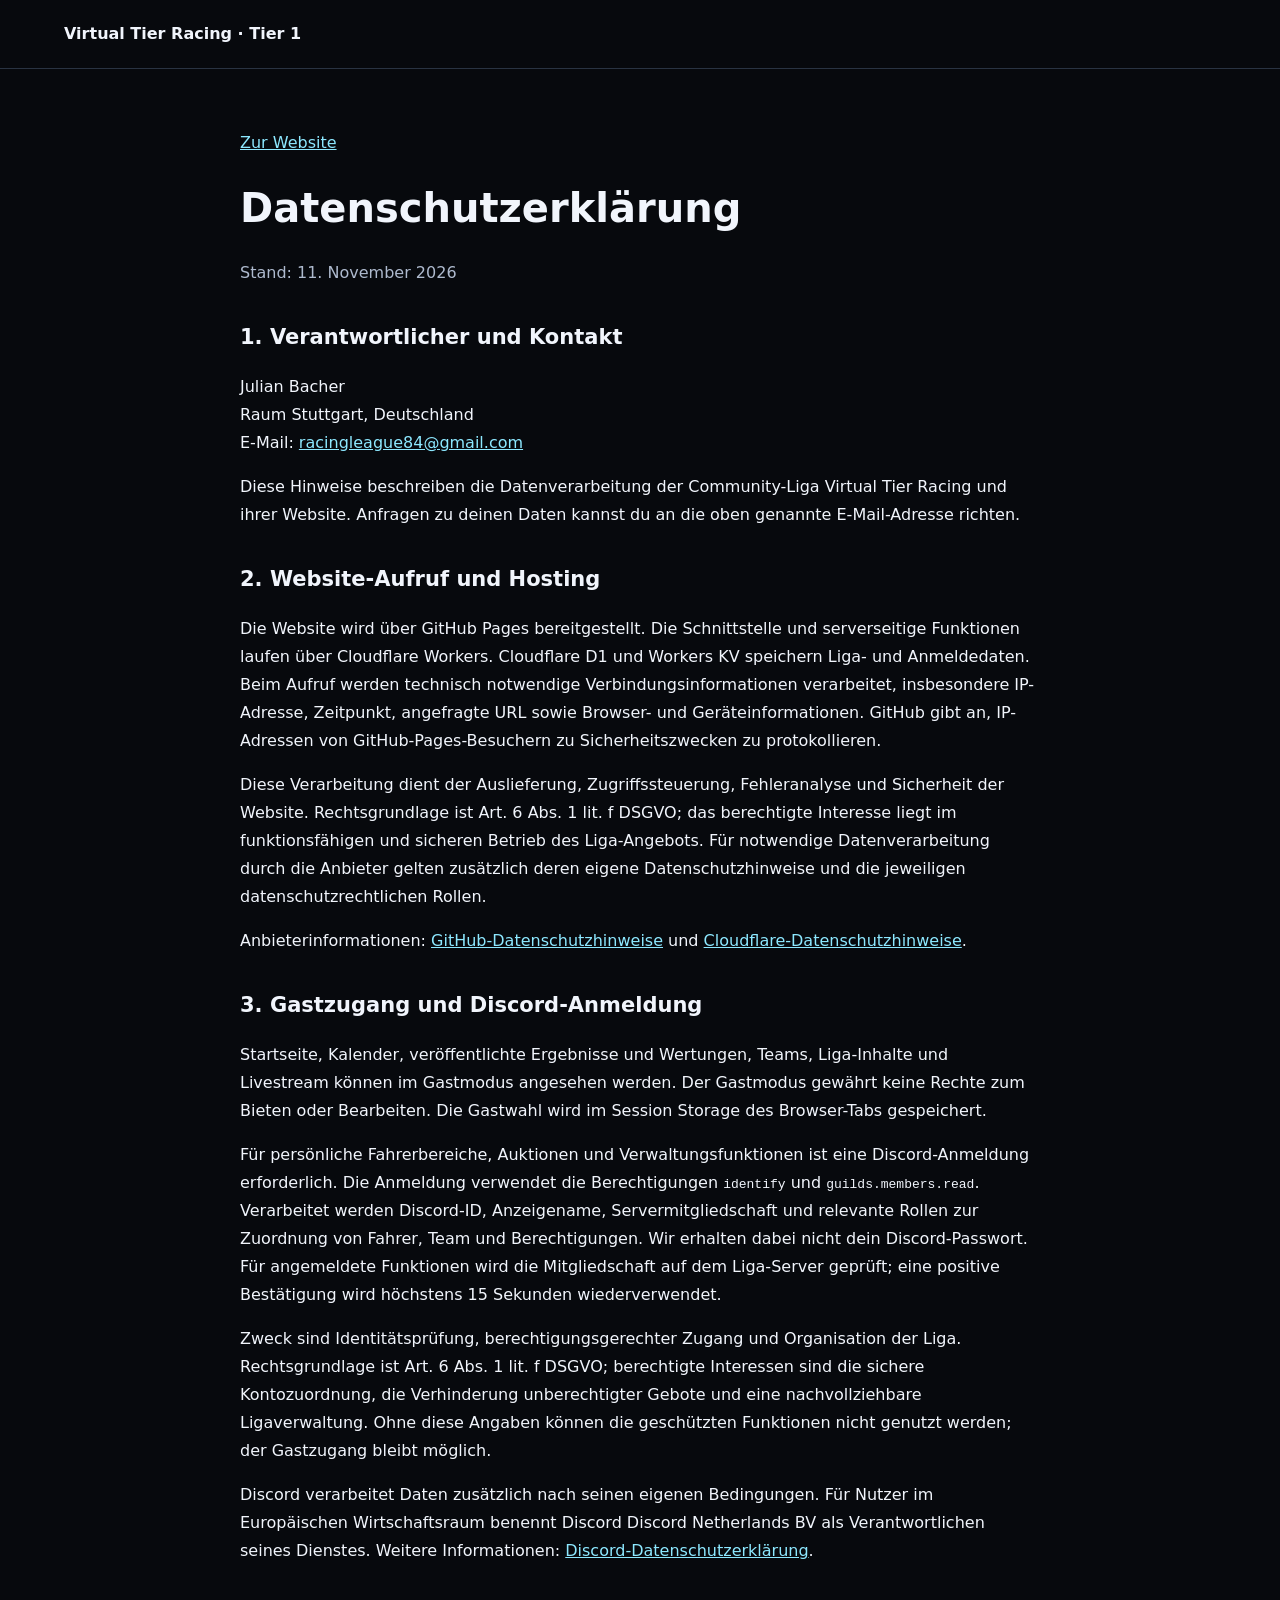
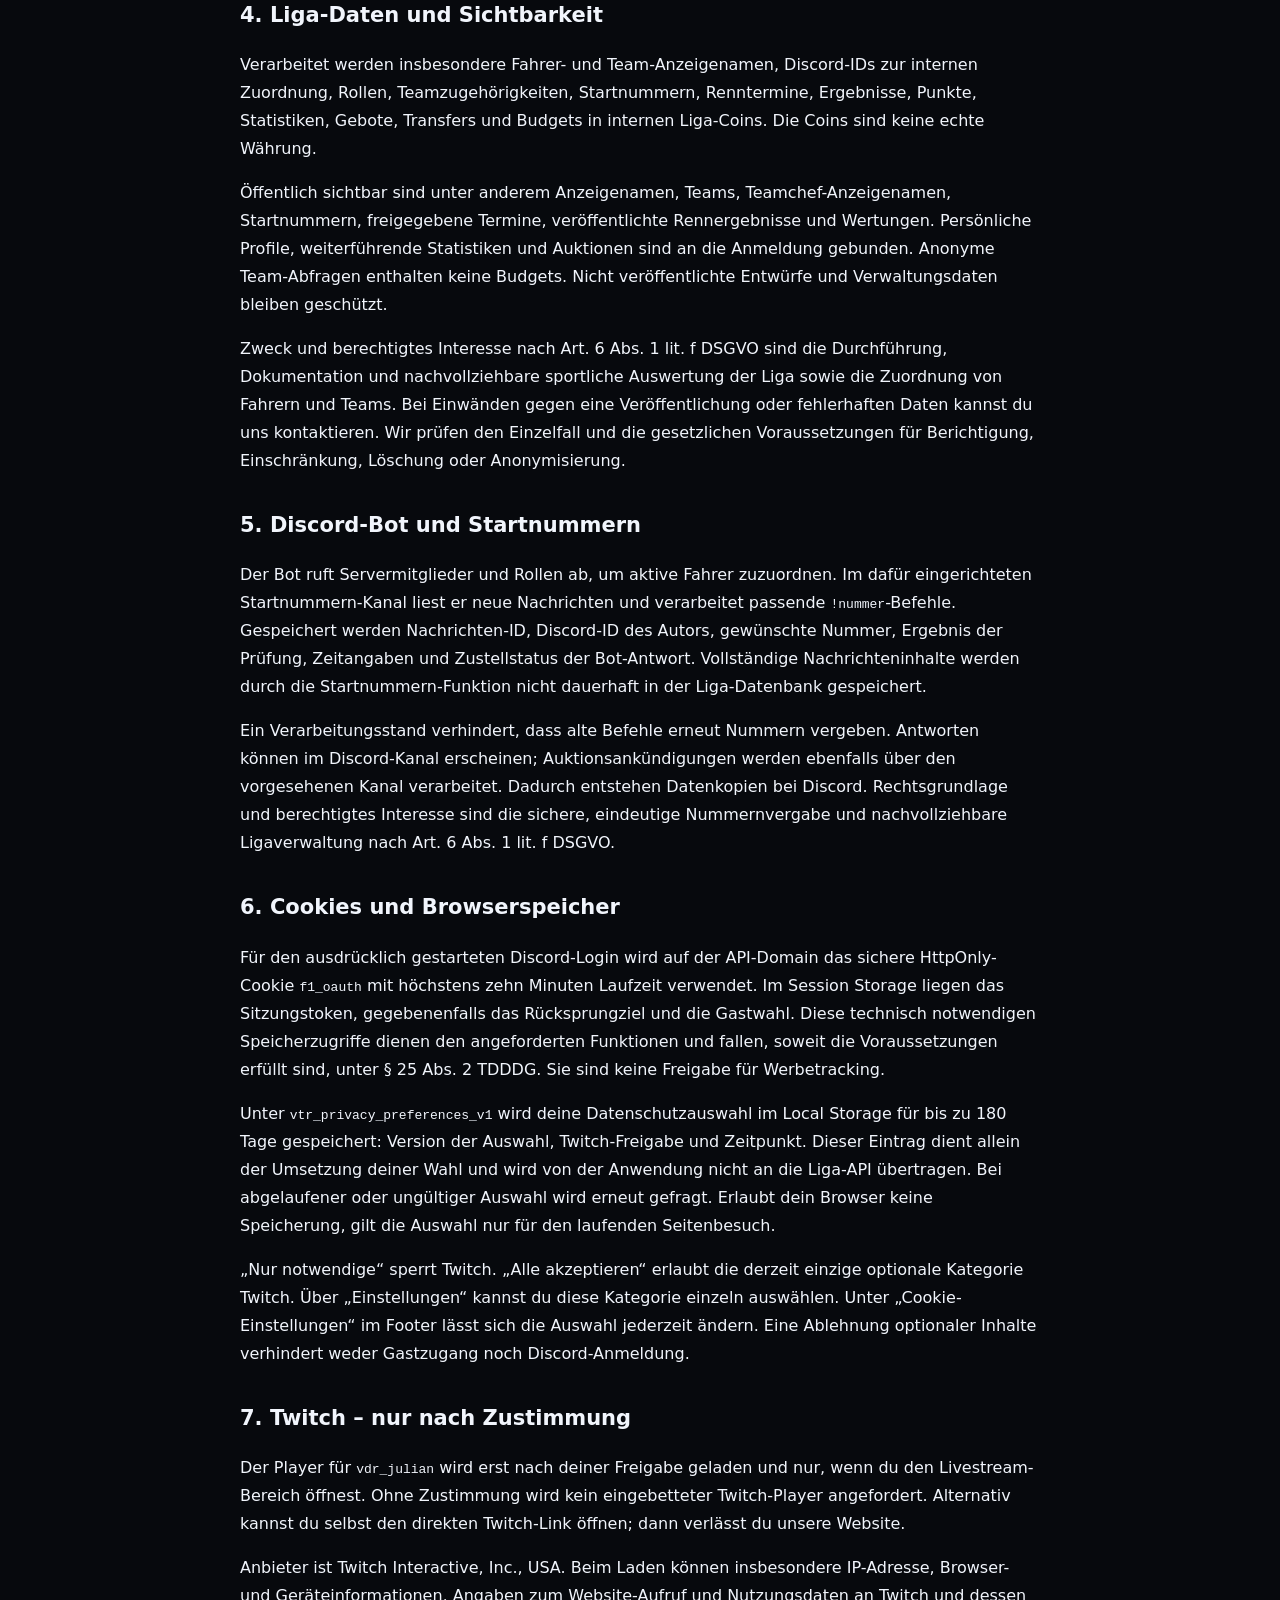
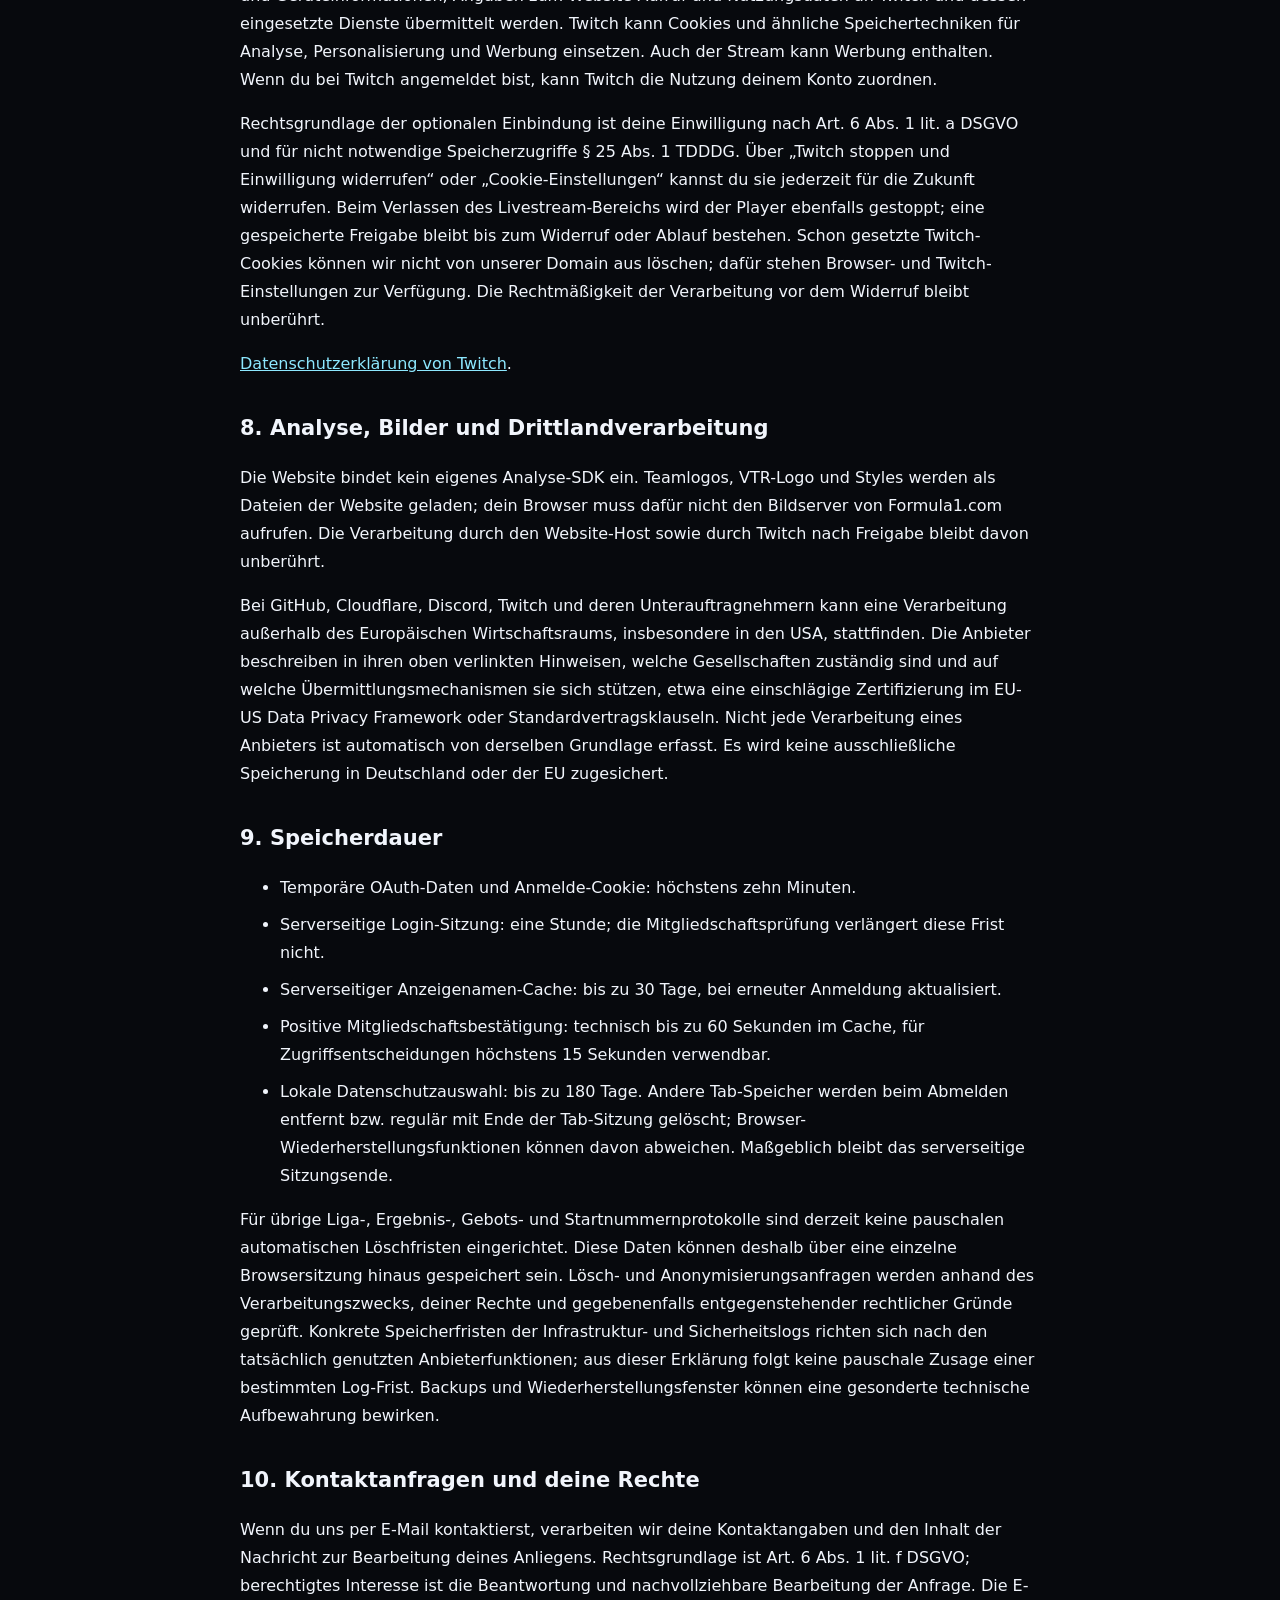
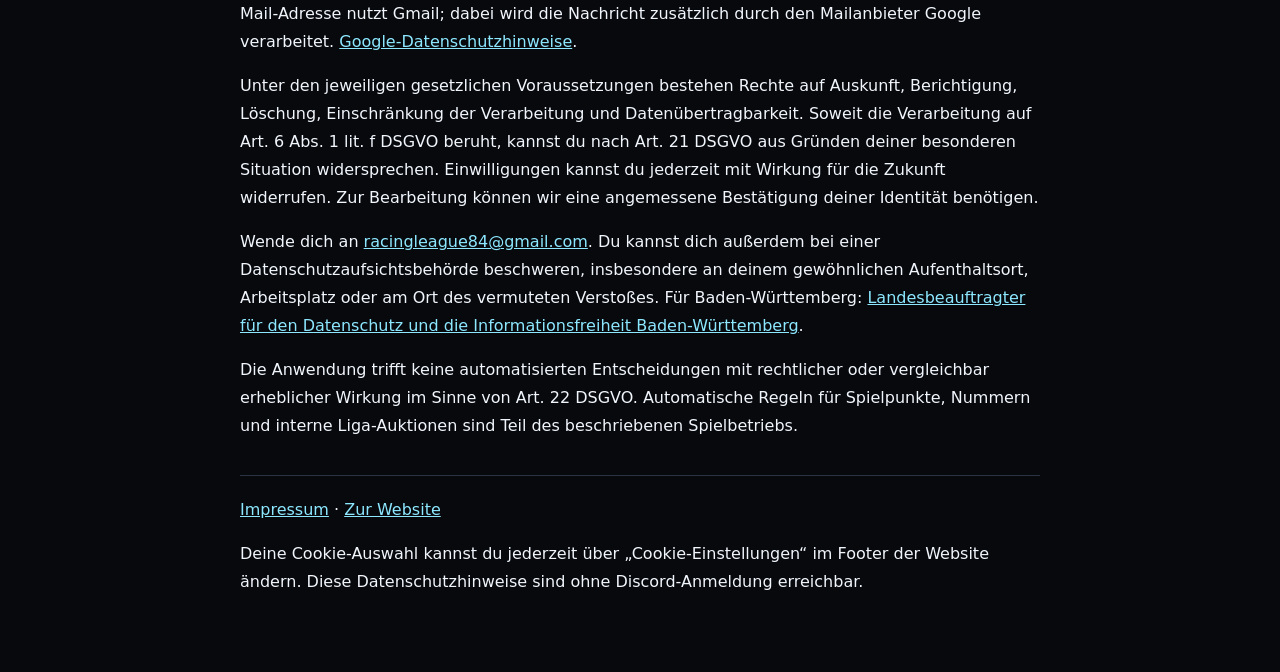
==== datenschutz.html @ 5396e157 "Publish factual privacy information with accessible footer and consent-banner links" ====
<!doctype html>
<html lang="de"><head><meta charset="utf-8"><meta name="viewport" content="width=device-width,initial-scale=1"><meta name="theme-color" content="#07090d"><title>Datenschutzerklärung | Virtual Tier Racing</title><link rel="icon" href="assets/vtr-logo.jpg" type="image/jpeg"><style>:root{color-scheme:dark;font-family:system-ui,-apple-system,Arial,sans-serif;background:#07090d;color:#f1f5fc}*{box-sizing:border-box}body{margin:0;line-height:1.75}header{padding:20px 5%;border-bottom:1px solid #293342;font-weight:700}main{max-width:850px;margin:35px auto;padding:25px}h1{font-size:clamp(28px,5vw,40px);line-height:1.2}h2{font-size:21px;margin-top:32px}a{color:#8de8ff;overflow-wrap:anywhere}address{font-style:normal}.muted{color:#aebace}li{margin:9px 0}code{overflow-wrap:anywhere}footer{margin-top:35px;border-top:1px solid #293342;padding-top:20px}a:focus-visible{outline:2px solid #21d4f4;outline-offset:4px}@media(max-width:500px){main{padding:20px;margin:20px auto}}</style></head>
<body><header>Virtual Tier Racing · Tier 1</header><main><a href="./">Zur Website</a><h1>Datenschutzerklärung</h1><p class="muted">Stand: 11. November 2026</p>
<h2>1. Verantwortlicher und Kontakt</h2>
<address>Julian Bacher<br>Raum Stuttgart, Deutschland<br>E-Mail: <a href="mailto:racingleague84@gmail.com">racingleague84@gmail.com</a></address>
<p>Diese Hinweise beschreiben die Datenverarbeitung der Community-Liga Virtual Tier Racing und ihrer Website. Anfragen zu deinen Daten kannst du an die oben genannte E-Mail-Adresse richten.</p>
<h2>2. Website-Aufruf und Hosting</h2>
<p>Die Website wird über GitHub Pages bereitgestellt. Die Schnittstelle und serverseitige Funktionen laufen über Cloudflare Workers. Cloudflare D1 und Workers KV speichern Liga- und Anmeldedaten. Beim Aufruf werden technisch notwendige Verbindungsinformationen verarbeitet, insbesondere IP-Adresse, Zeitpunkt, angefragte URL sowie Browser- und Geräteinformationen. GitHub gibt an, IP-Adressen von GitHub-Pages-Besuchern zu Sicherheitszwecken zu protokollieren.</p>
<p>Diese Verarbeitung dient der Auslieferung, Zugriffssteuerung, Fehleranalyse und Sicherheit der Website. Rechtsgrundlage ist Art. 6 Abs. 1 lit. f DSGVO; das berechtigte Interesse liegt im funktionsfähigen und sicheren Betrieb des Liga-Angebots. Für notwendige Datenverarbeitung durch die Anbieter gelten zusätzlich deren eigene Datenschutzhinweise und die jeweiligen datenschutzrechtlichen Rollen.</p>
<p>Anbieterinformationen: <a href="https://docs.github.com/en/site-policy/privacy-policies/github-general-privacy-statement" target="_blank" rel="noopener noreferrer">GitHub-Datenschutzhinweise</a> und <a href="https://www.cloudflare.com/privacypolicy/" target="_blank" rel="noopener noreferrer">Cloudflare-Datenschutzhinweise</a>.</p>
<h2>3. Gastzugang und Discord-Anmeldung</h2>
<p>Startseite, Kalender, veröffentlichte Ergebnisse und Wertungen, Teams, Liga-Inhalte und Livestream können im Gastmodus angesehen werden. Der Gastmodus gewährt keine Rechte zum Bieten oder Bearbeiten. Die Gastwahl wird im Session Storage des Browser-Tabs gespeichert.</p>
<p>Für persönliche Fahrerbereiche, Auktionen und Verwaltungsfunktionen ist eine Discord-Anmeldung erforderlich. Die Anmeldung verwendet die Berechtigungen <code>identify</code> und <code>guilds.members.read</code>. Verarbeitet werden Discord-ID, Anzeigename, Servermitgliedschaft und relevante Rollen zur Zuordnung von Fahrer, Team und Berechtigungen. Wir erhalten dabei nicht dein Discord-Passwort. Für angemeldete Funktionen wird die Mitgliedschaft auf dem Liga-Server geprüft; eine positive Bestätigung wird höchstens 15 Sekunden wiederverwendet.</p>
<p>Zweck sind Identitätsprüfung, berechtigungsgerechter Zugang und Organisation der Liga. Rechtsgrundlage ist Art. 6 Abs. 1 lit. f DSGVO; berechtigte Interessen sind die sichere Kontozuordnung, die Verhinderung unberechtigter Gebote und eine nachvollziehbare Ligaverwaltung. Ohne diese Angaben können die geschützten Funktionen nicht genutzt werden; der Gastzugang bleibt möglich.</p>
<p>Discord verarbeitet Daten zusätzlich nach seinen eigenen Bedingungen. Für Nutzer im Europäischen Wirtschaftsraum benennt Discord Discord Netherlands BV als Verantwortlichen seines Dienstes. Weitere Informationen: <a href="https://discord.com/privacy" target="_blank" rel="noopener noreferrer">Discord-Datenschutzerklärung</a>.</p>
<h2>4. Liga-Daten und Sichtbarkeit</h2>
<p>Verarbeitet werden insbesondere Fahrer- und Team-Anzeigenamen, Discord-IDs zur internen Zuordnung, Rollen, Teamzugehörigkeiten, Startnummern, Renntermine, Ergebnisse, Punkte, Statistiken, Gebote, Transfers und Budgets in internen Liga-Coins. Die Coins sind keine echte Währung.</p>
<p>Öffentlich sichtbar sind unter anderem Anzeigenamen, Teams, Teamchef-Anzeigenamen, Startnummern, freigegebene Termine, veröffentlichte Rennergebnisse und Wertungen. Persönliche Profile, weiterführende Statistiken und Auktionen sind an die Anmeldung gebunden. Anonyme Team-Abfragen enthalten keine Budgets. Nicht veröffentlichte Entwürfe und Verwaltungsdaten bleiben geschützt.</p>
<p>Zweck und berechtigtes Interesse nach Art. 6 Abs. 1 lit. f DSGVO sind die Durchführung, Dokumentation und nachvollziehbare sportliche Auswertung der Liga sowie die Zuordnung von Fahrern und Teams. Bei Einwänden gegen eine Veröffentlichung oder fehlerhaften Daten kannst du uns kontaktieren. Wir prüfen den Einzelfall und die gesetzlichen Voraussetzungen für Berichtigung, Einschränkung, Löschung oder Anonymisierung.</p>
<h2>5. Discord-Bot und Startnummern</h2>
<p>Der Bot ruft Servermitglieder und Rollen ab, um aktive Fahrer zuzuordnen. Im dafür eingerichteten Startnummern-Kanal liest er neue Nachrichten und verarbeitet passende <code>!nummer</code>-Befehle. Gespeichert werden Nachrichten-ID, Discord-ID des Autors, gewünschte Nummer, Ergebnis der Prüfung, Zeitangaben und Zustellstatus der Bot-Antwort. Vollständige Nachrichteninhalte werden durch die Startnummern-Funktion nicht dauerhaft in der Liga-Datenbank gespeichert.</p>
<p>Ein Verarbeitungsstand verhindert, dass alte Befehle erneut Nummern vergeben. Antworten können im Discord-Kanal erscheinen; Auktionsankündigungen werden ebenfalls über den vorgesehenen Kanal verarbeitet. Dadurch entstehen Datenkopien bei Discord. Rechtsgrundlage und berechtigtes Interesse sind die sichere, eindeutige Nummernvergabe und nachvollziehbare Ligaverwaltung nach Art. 6 Abs. 1 lit. f DSGVO.</p>
<h2>6. Cookies und Browserspeicher</h2>
<p>Für den ausdrücklich gestarteten Discord-Login wird auf der API-Domain das sichere HttpOnly-Cookie <code>f1_oauth</code> mit höchstens zehn Minuten Laufzeit verwendet. Im Session Storage liegen das Sitzungstoken, gegebenenfalls das Rücksprungziel und die Gastwahl. Diese technisch notwendigen Speicherzugriffe dienen den angeforderten Funktionen und fallen, soweit die Voraussetzungen erfüllt sind, unter § 25 Abs. 2 TDDDG. Sie sind keine Freigabe für Werbetracking.</p>
<p>Unter <code>vtr_privacy_preferences_v1</code> wird deine Datenschutzauswahl im Local Storage für bis zu 180 Tage gespeichert: Version der Auswahl, Twitch-Freigabe und Zeitpunkt. Dieser Eintrag dient allein der Umsetzung deiner Wahl und wird von der Anwendung nicht an die Liga-API übertragen. Bei abgelaufener oder ungültiger Auswahl wird erneut gefragt. Erlaubt dein Browser keine Speicherung, gilt die Auswahl nur für den laufenden Seitenbesuch.</p>
<p>„Nur notwendige“ sperrt Twitch. „Alle akzeptieren“ erlaubt die derzeit einzige optionale Kategorie Twitch. Über „Einstellungen“ kannst du diese Kategorie einzeln auswählen. Unter „Cookie-Einstellungen“ im Footer lässt sich die Auswahl jederzeit ändern. Eine Ablehnung optionaler Inhalte verhindert weder Gastzugang noch Discord-Anmeldung.</p>
<h2>7. Twitch – nur nach Zustimmung</h2>
<p>Der Player für <code>vdr_julian</code> wird erst nach deiner Freigabe geladen und nur, wenn du den Livestream-Bereich öffnest. Ohne Zustimmung wird kein eingebetteter Twitch-Player angefordert. Alternativ kannst du selbst den direkten Twitch-Link öffnen; dann verlässt du unsere Website.</p>
<p>Anbieter ist Twitch Interactive, Inc., USA. Beim Laden können insbesondere IP-Adresse, Browser- und Geräteinformationen, Angaben zum Website-Aufruf und Nutzungsdaten an Twitch und dessen eingesetzte Dienste übermittelt werden. Twitch kann Cookies und ähnliche Speichertechniken für Analyse, Personalisierung und Werbung einsetzen. Auch der Stream kann Werbung enthalten. Wenn du bei Twitch angemeldet bist, kann Twitch die Nutzung deinem Konto zuordnen.</p>
<p>Rechtsgrundlage der optionalen Einbindung ist deine Einwilligung nach Art. 6 Abs. 1 lit. a DSGVO und für nicht notwendige Speicherzugriffe § 25 Abs. 1 TDDDG. Über „Twitch stoppen und Einwilligung widerrufen“ oder „Cookie-Einstellungen“ kannst du sie jederzeit für die Zukunft widerrufen. Beim Verlassen des Livestream-Bereichs wird der Player ebenfalls gestoppt; eine gespeicherte Freigabe bleibt bis zum Widerruf oder Ablauf bestehen. Schon gesetzte Twitch-Cookies können wir nicht von unserer Domain aus löschen; dafür stehen Browser- und Twitch-Einstellungen zur Verfügung. Die Rechtmäßigkeit der Verarbeitung vor dem Widerruf bleibt unberührt.</p>
<p><a href="https://legal.twitch.com/de-de/legal/privacy-notice/" target="_blank" rel="noopener noreferrer">Datenschutzerklärung von Twitch</a>.</p>
<h2>8. Analyse, Bilder und Drittlandverarbeitung</h2>
<p>Die Website bindet kein eigenes Analyse-SDK ein. Teamlogos, VTR-Logo und Styles werden als Dateien der Website geladen; dein Browser muss dafür nicht den Bildserver von Formula1.com aufrufen. Die Verarbeitung durch den Website-Host sowie durch Twitch nach Freigabe bleibt davon unberührt.</p>
<p>Bei GitHub, Cloudflare, Discord, Twitch und deren Unterauftragnehmern kann eine Verarbeitung außerhalb des Europäischen Wirtschaftsraums, insbesondere in den USA, stattfinden. Die Anbieter beschreiben in ihren oben verlinkten Hinweisen, welche Gesellschaften zuständig sind und auf welche Übermittlungsmechanismen sie sich stützen, etwa eine einschlägige Zertifizierung im EU-US Data Privacy Framework oder Standardvertragsklauseln. Nicht jede Verarbeitung eines Anbieters ist automatisch von derselben Grundlage erfasst. Es wird keine ausschließliche Speicherung in Deutschland oder der EU zugesichert.</p>
<h2>9. Speicherdauer</h2>
<ul><li>Temporäre OAuth-Daten und Anmelde-Cookie: höchstens zehn Minuten.</li><li>Serverseitige Login-Sitzung: eine Stunde; die Mitgliedschaftsprüfung verlängert diese Frist nicht.</li><li>Serverseitiger Anzeigenamen-Cache: bis zu 30 Tage, bei erneuter Anmeldung aktualisiert.</li><li>Positive Mitgliedschaftsbestätigung: technisch bis zu 60 Sekunden im Cache, für Zugriffsentscheidungen höchstens 15 Sekunden verwendbar.</li><li>Lokale Datenschutzauswahl: bis zu 180 Tage. Andere Tab-Speicher werden beim Abmelden entfernt bzw. regulär mit Ende der Tab-Sitzung gelöscht; Browser-Wiederherstellungsfunktionen können davon abweichen. Maßgeblich bleibt das serverseitige Sitzungsende.</li></ul>
<p>Für übrige Liga-, Ergebnis-, Gebots- und Startnummernprotokolle sind derzeit keine pauschalen automatischen Löschfristen eingerichtet. Diese Daten können deshalb über eine einzelne Browsersitzung hinaus gespeichert sein. Lösch- und Anonymisierungsanfragen werden anhand des Verarbeitungszwecks, deiner Rechte und gegebenenfalls entgegenstehender rechtlicher Gründe geprüft. Konkrete Speicherfristen der Infrastruktur- und Sicherheitslogs richten sich nach den tatsächlich genutzten Anbieterfunktionen; aus dieser Erklärung folgt keine pauschale Zusage einer bestimmten Log-Frist. Backups und Wiederherstellungsfenster können eine gesonderte technische Aufbewahrung bewirken.</p>
<h2>10. Kontaktanfragen und deine Rechte</h2>
<p>Wenn du uns per E-Mail kontaktierst, verarbeiten wir deine Kontaktangaben und den Inhalt der Nachricht zur Bearbeitung deines Anliegens. Rechtsgrundlage ist Art. 6 Abs. 1 lit. f DSGVO; berechtigtes Interesse ist die Beantwortung und nachvollziehbare Bearbeitung der Anfrage. Die E-Mail-Adresse nutzt Gmail; dabei wird die Nachricht zusätzlich durch den Mailanbieter Google verarbeitet. <a href="https://policies.google.com/privacy?hl=de" target="_blank" rel="noopener noreferrer">Google-Datenschutzhinweise</a>.</p>
<p>Unter den jeweiligen gesetzlichen Voraussetzungen bestehen Rechte auf Auskunft, Berichtigung, Löschung, Einschränkung der Verarbeitung und Datenübertragbarkeit. Soweit die Verarbeitung auf Art. 6 Abs. 1 lit. f DSGVO beruht, kannst du nach Art. 21 DSGVO aus Gründen deiner besonderen Situation widersprechen. Einwilligungen kannst du jederzeit mit Wirkung für die Zukunft widerrufen. Zur Bearbeitung können wir eine angemessene Bestätigung deiner Identität benötigen.</p>
<p>Wende dich an <a href="mailto:racingleague84@gmail.com">racingleague84@gmail.com</a>. Du kannst dich außerdem bei einer Datenschutzaufsichtsbehörde beschweren, insbesondere an deinem gewöhnlichen Aufenthaltsort, Arbeitsplatz oder am Ort des vermuteten Verstoßes. Für Baden-Württemberg: <a href="https://www.baden-wuerttemberg.datenschutz.de/" target="_blank" rel="noopener noreferrer">Landesbeauftragter für den Datenschutz und die Informationsfreiheit Baden-Württemberg</a>.</p>
<p>Die Anwendung trifft keine automatisierten Entscheidungen mit rechtlicher oder vergleichbar erheblicher Wirkung im Sinne von Art. 22 DSGVO. Automatische Regeln für Spielpunkte, Nummern und interne Liga-Auktionen sind Teil des beschriebenen Spielbetriebs.</p>
<footer><a href="impressum.html">Impressum</a> · <a href="./">Zur Website</a><p>Deine Cookie-Auswahl kannst du jederzeit über „Cookie-Einstellungen“ im Footer der Website ändern. Diese Datenschutzhinweise sind ohne Discord-Anmeldung erreichbar.</p></footer></main></body></html>
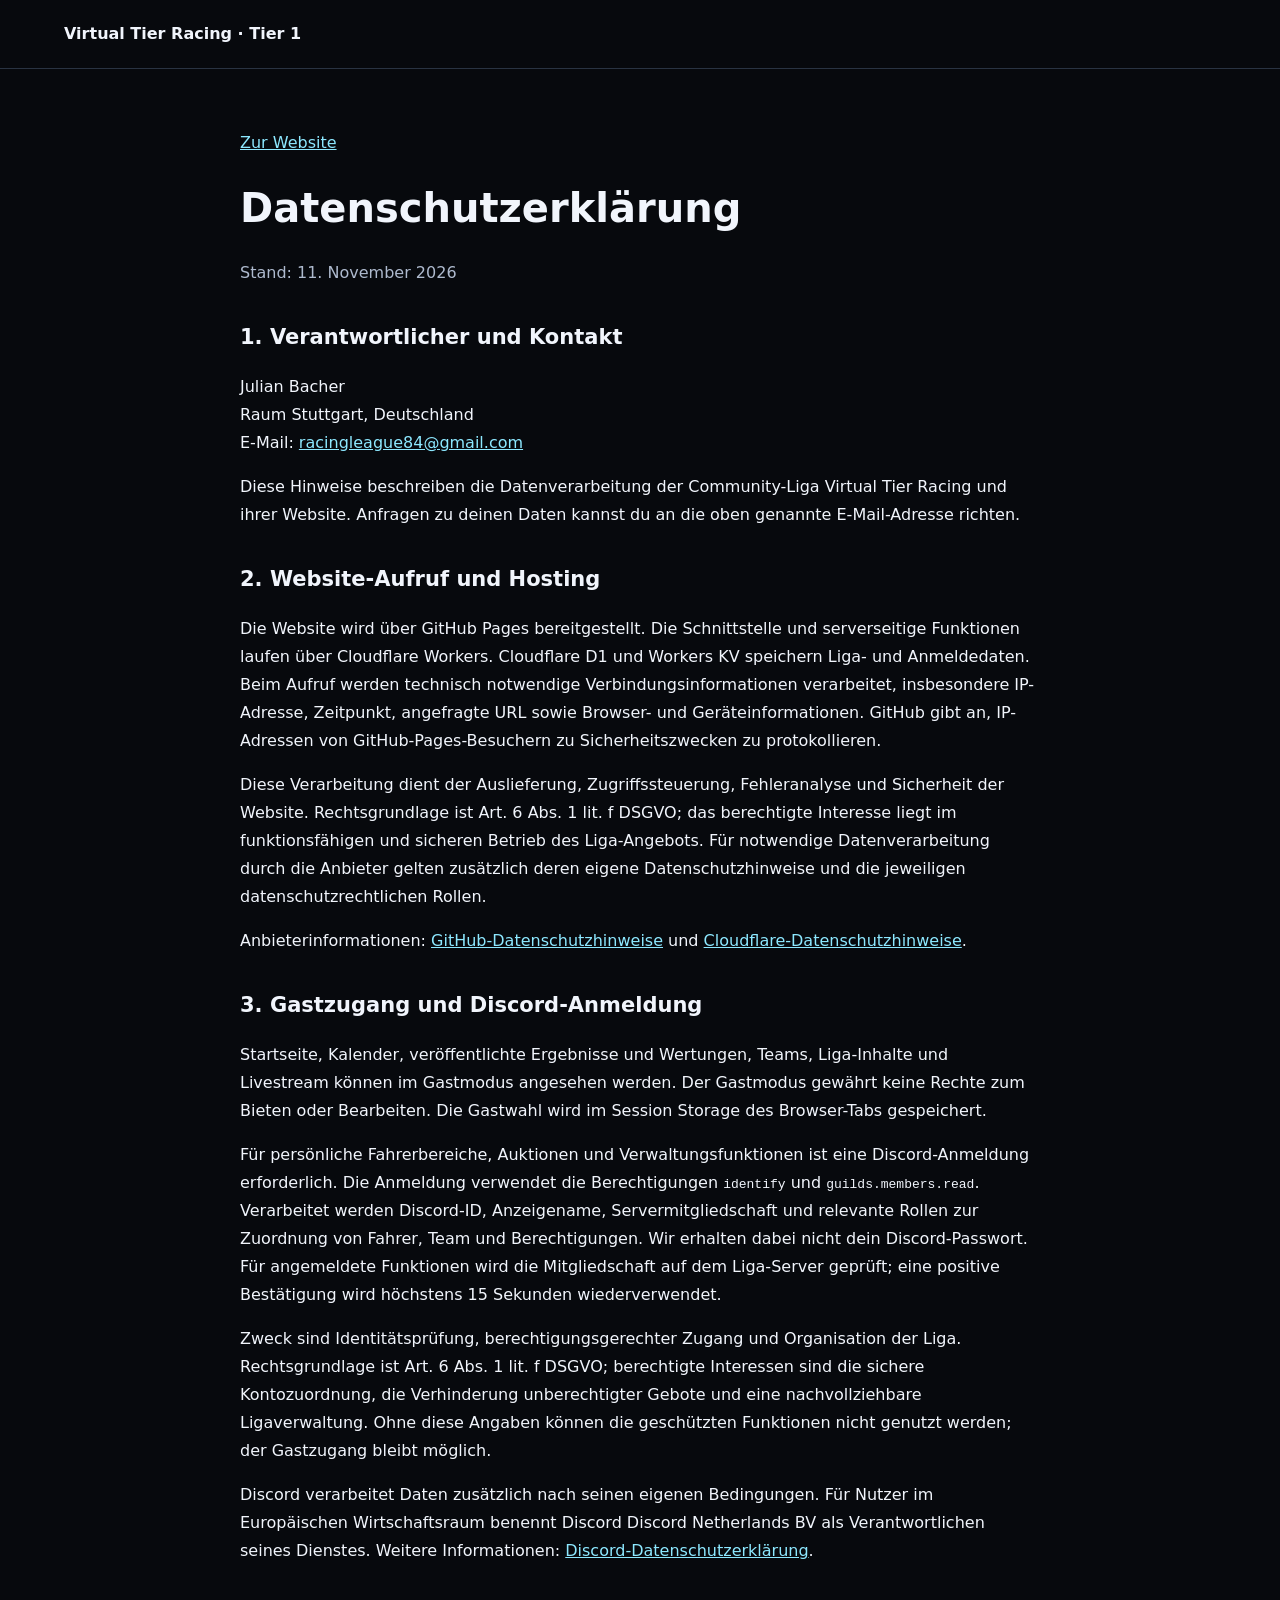
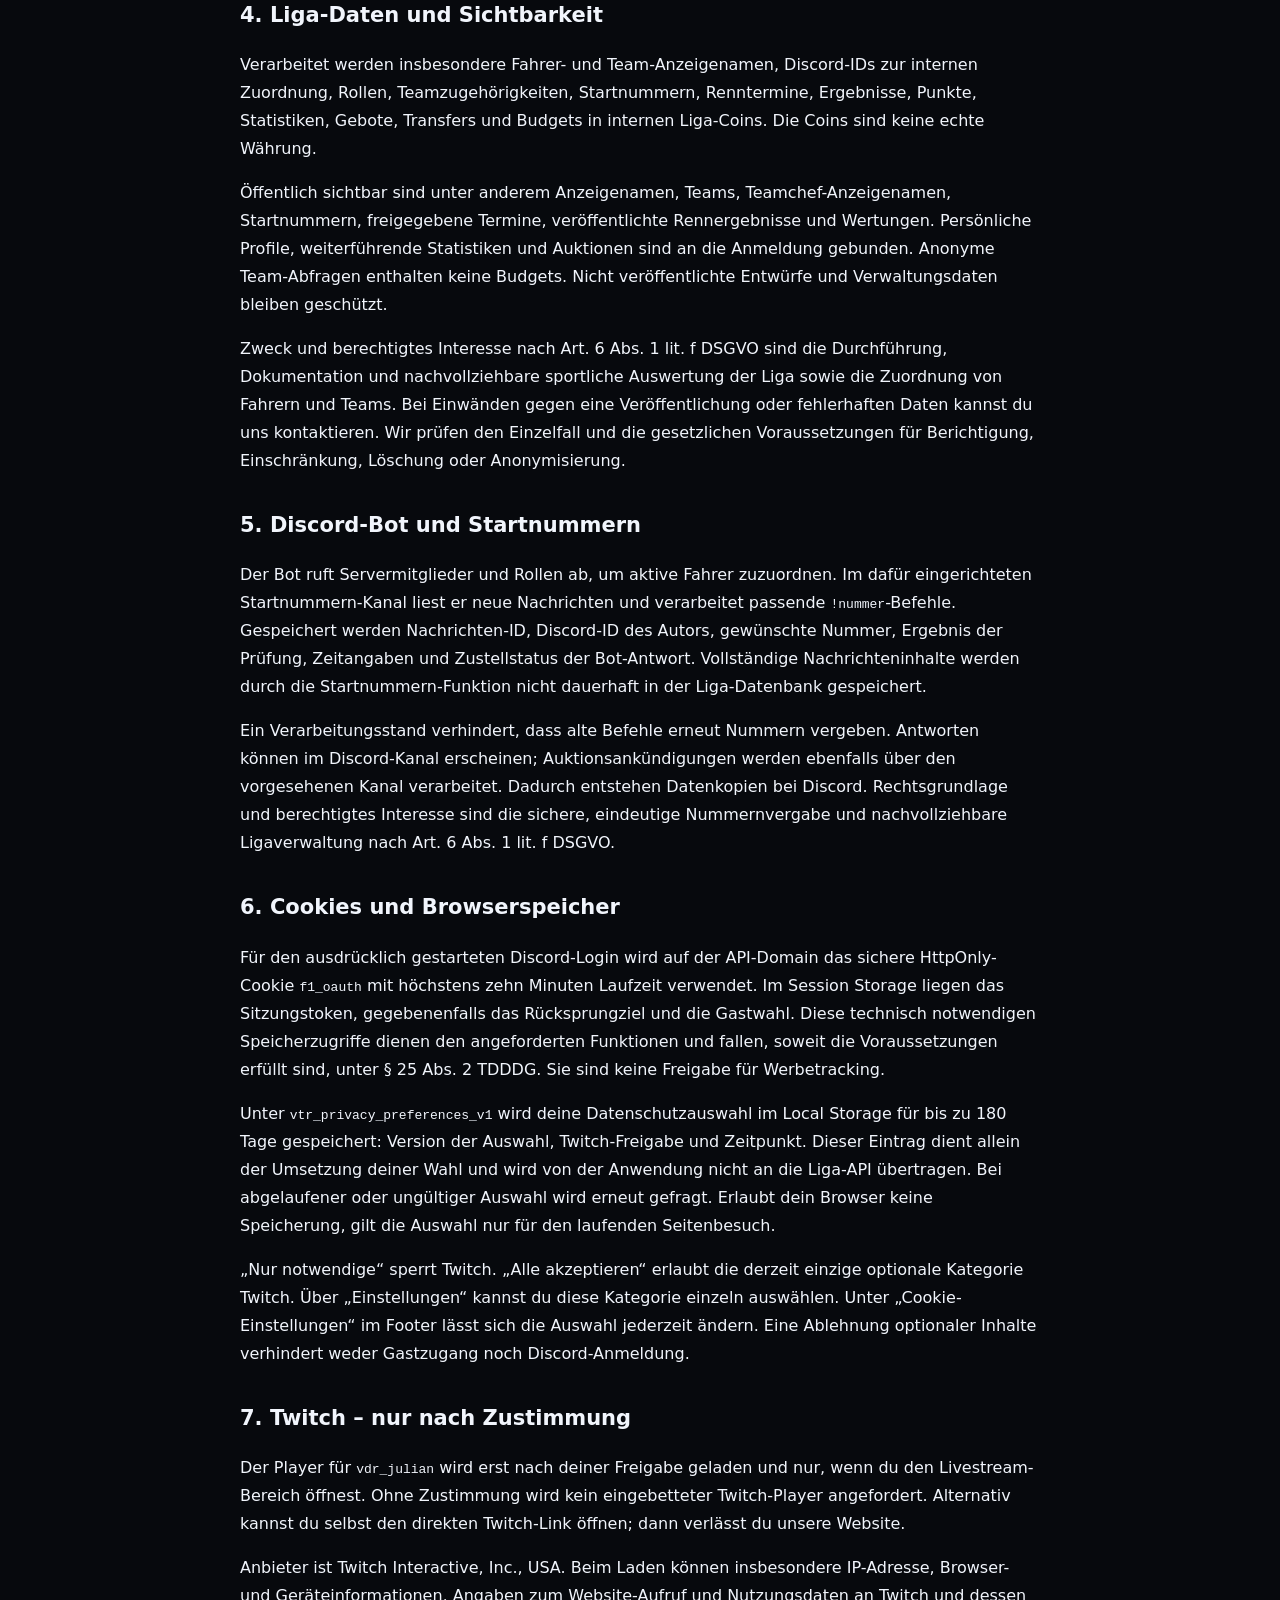
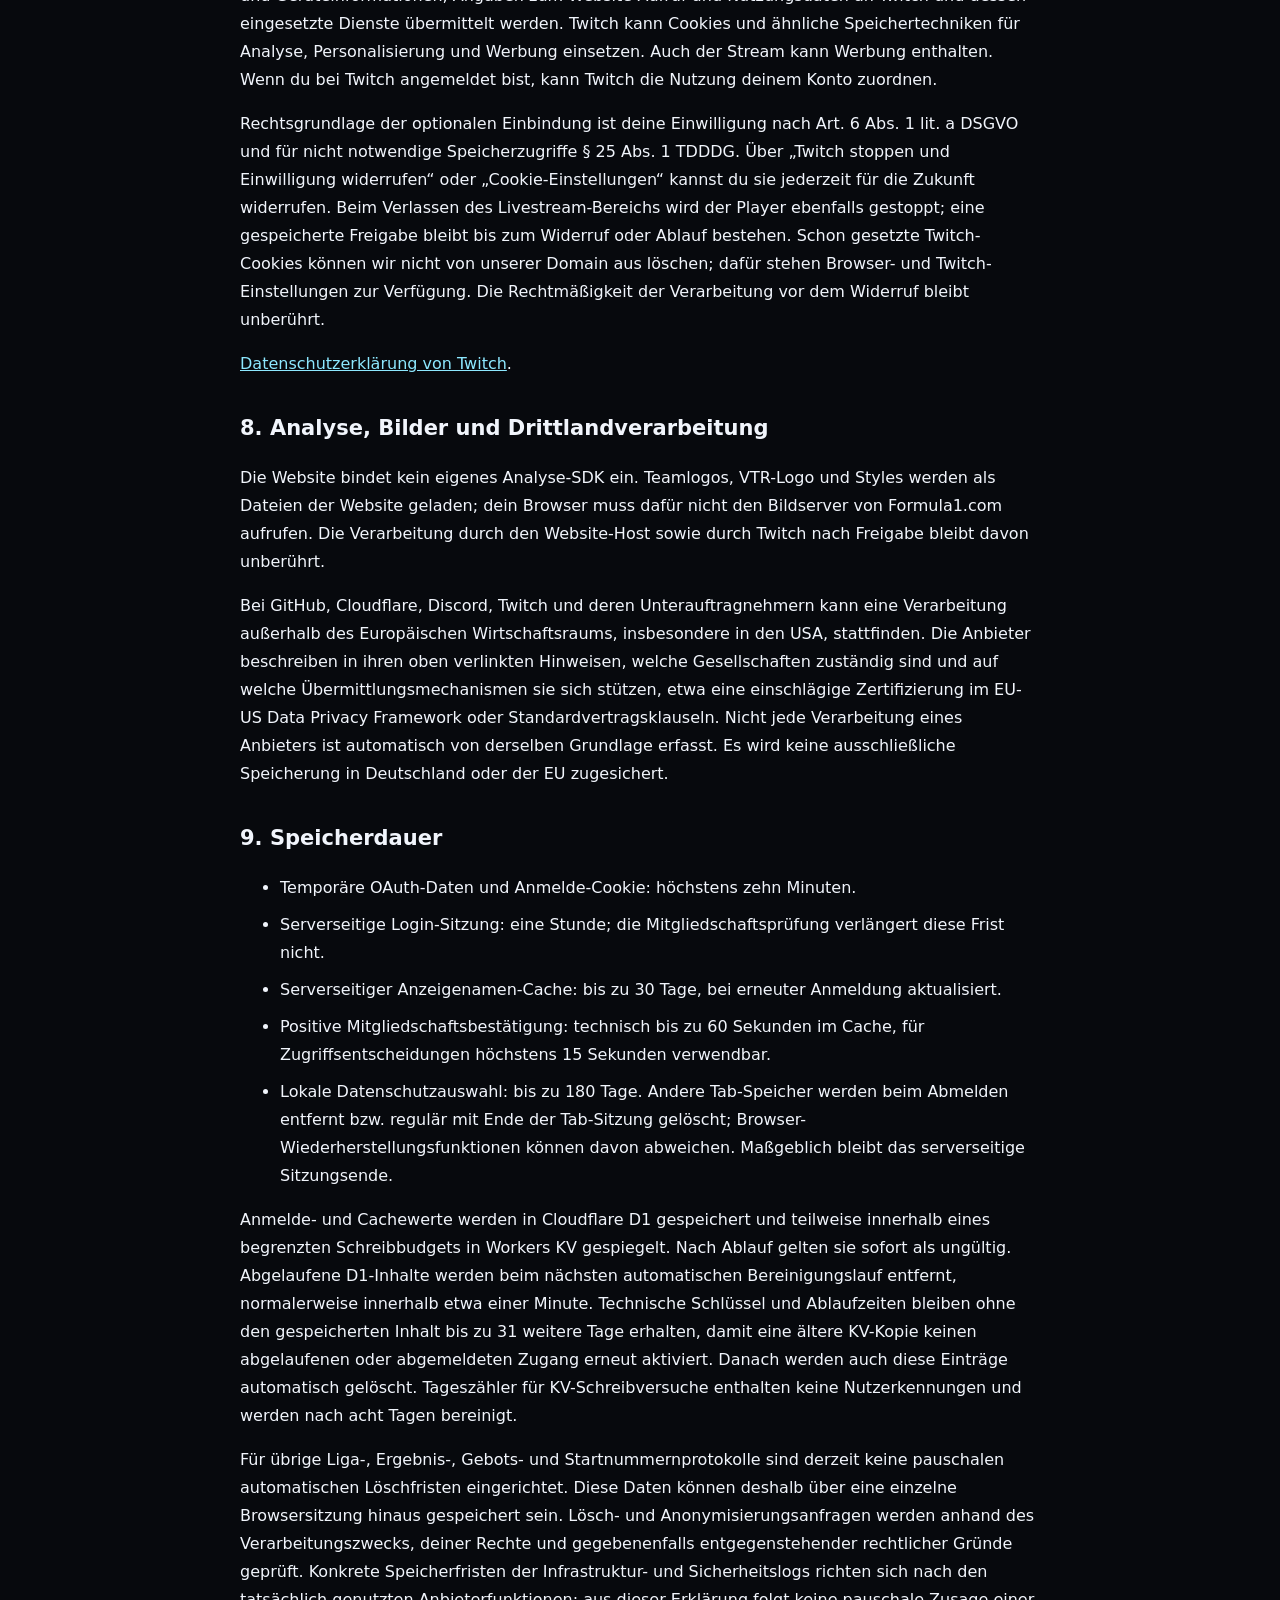
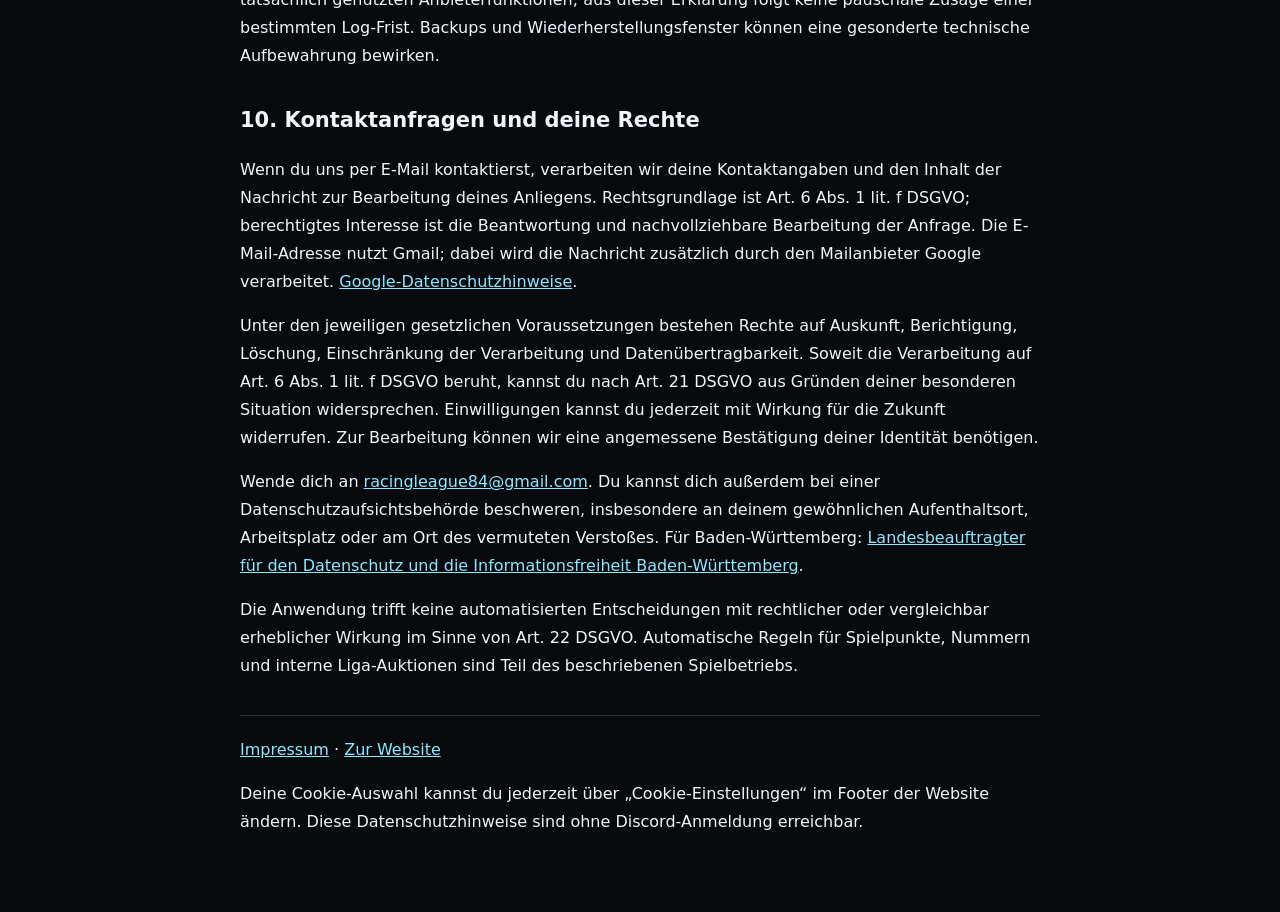
==== commit c009b876: "Cap KV writes at 1000 daily and keep sessions available through D1 fallback" ====
--- a/datenschutz.html
+++ b/datenschutz.html
@@ -1,5 +1,5 @@
 <!doctype html>
-<html lang="de"><head><meta charset="utf-8"><meta name="viewport" content="width=device-width,initial-scale=1"><meta name="theme-color" content="#07090d"><title>Datenschutzerklärung | Virtual Tier Racing</title><link rel="icon" href="assets/vtr-logo.jpg" type="image/jpeg"><style>:root{color-scheme:dark;font-family:system-ui,-apple-system,Arial,sans-serif;background:#07090d;color:#f1f5fc}*{box-sizing:border-box}body{margin:0;line-height:1.75}header{padding:20px 5%;border-bottom:1px solid #293342;font-weight:700}main{max-width:850px;margin:35px auto;padding:25px}h1{font-size:clamp(28px,5vw,40px);line-height:1.2}h2{font-size:21px;margin-top:32px}a{color:#8de8ff;overflow-wrap:anywhere}address{font-style:normal}.muted{color:#aebace}li{margin:9px 0}code{overflow-wrap:anywhere}footer{margin-top:35px;border-top:1px solid #293342;padding-top:20px}a:focus-visible{outline:2px solid #21d4f4;outline-offset:4px}@media(max-width:500px){main{padding:20px;margin:20px auto}}</style></head>
+<html lang="de"><head><meta charset="utf-8"><meta name="viewport" content="width=device-width,initial-scale=1"><meta name="theme-color" content="#07090d"><title>Datenschutzerklärung | Virtual Tier Racing</title><link rel="icon" href="assets/vtr-logo.jpg" type="image/jpeg"><style>:root{color-scheme:dark;font-family:system-ui,-apple-system,Arial,sans-serif;background:#07090d;color:#f1f5fc}*{box-sizing:border-box}body{margin:0;line-height:1.75;overflow-wrap:anywhere}header{padding:20px 5%;border-bottom:1px solid #293342;font-weight:700}main{max-width:850px;margin:35px auto;padding:25px}h1{font-size:clamp(28px,5vw,40px);line-height:1.2}h2{font-size:21px;margin-top:32px}a{color:#8de8ff;overflow-wrap:anywhere}address{font-style:normal}.muted{color:#aebace}li{margin:9px 0}code{overflow-wrap:anywhere}footer{margin-top:35px;border-top:1px solid #293342;padding-top:20px}a:focus-visible{outline:2px solid #21d4f4;outline-offset:4px}@media(max-width:500px){main{padding:20px;margin:20px auto}}</style></head>
 <body><header>Virtual Tier Racing · Tier 1</header><main><a href="./">Zur Website</a><h1>Datenschutzerklärung</h1><p class="muted">Stand: 11. November 2026</p>
 <h2>1. Verantwortlicher und Kontakt</h2>
 <address>Julian Bacher<br>Raum Stuttgart, Deutschland<br>E-Mail: <a href="mailto:racingleague84@gmail.com">racingleague84@gmail.com</a></address>
@@ -34,10 +34,11 @@
 <p>Bei GitHub, Cloudflare, Discord, Twitch und deren Unterauftragnehmern kann eine Verarbeitung außerhalb des Europäischen Wirtschaftsraums, insbesondere in den USA, stattfinden. Die Anbieter beschreiben in ihren oben verlinkten Hinweisen, welche Gesellschaften zuständig sind und auf welche Übermittlungsmechanismen sie sich stützen, etwa eine einschlägige Zertifizierung im EU-US Data Privacy Framework oder Standardvertragsklauseln. Nicht jede Verarbeitung eines Anbieters ist automatisch von derselben Grundlage erfasst. Es wird keine ausschließliche Speicherung in Deutschland oder der EU zugesichert.</p>
 <h2>9. Speicherdauer</h2>
 <ul><li>Temporäre OAuth-Daten und Anmelde-Cookie: höchstens zehn Minuten.</li><li>Serverseitige Login-Sitzung: eine Stunde; die Mitgliedschaftsprüfung verlängert diese Frist nicht.</li><li>Serverseitiger Anzeigenamen-Cache: bis zu 30 Tage, bei erneuter Anmeldung aktualisiert.</li><li>Positive Mitgliedschaftsbestätigung: technisch bis zu 60 Sekunden im Cache, für Zugriffsentscheidungen höchstens 15 Sekunden verwendbar.</li><li>Lokale Datenschutzauswahl: bis zu 180 Tage. Andere Tab-Speicher werden beim Abmelden entfernt bzw. regulär mit Ende der Tab-Sitzung gelöscht; Browser-Wiederherstellungsfunktionen können davon abweichen. Maßgeblich bleibt das serverseitige Sitzungsende.</li></ul>
+<p>Anmelde- und Cachewerte werden in Cloudflare D1 gespeichert und teilweise innerhalb eines begrenzten Schreibbudgets in Workers KV gespiegelt. Nach Ablauf gelten sie sofort als ungültig. Abgelaufene D1-Inhalte werden beim nächsten automatischen Bereinigungslauf entfernt, normalerweise innerhalb etwa einer Minute. Technische Schlüssel und Ablaufzeiten bleiben ohne den gespeicherten Inhalt bis zu 31 weitere Tage erhalten, damit eine ältere KV-Kopie keinen abgelaufenen oder abgemeldeten Zugang erneut aktiviert. Danach werden auch diese Einträge automatisch gelöscht. Tageszähler für KV-Schreibversuche enthalten keine Nutzerkennungen und werden nach acht Tagen bereinigt.</p>
 <p>Für übrige Liga-, Ergebnis-, Gebots- und Startnummernprotokolle sind derzeit keine pauschalen automatischen Löschfristen eingerichtet. Diese Daten können deshalb über eine einzelne Browsersitzung hinaus gespeichert sein. Lösch- und Anonymisierungsanfragen werden anhand des Verarbeitungszwecks, deiner Rechte und gegebenenfalls entgegenstehender rechtlicher Gründe geprüft. Konkrete Speicherfristen der Infrastruktur- und Sicherheitslogs richten sich nach den tatsächlich genutzten Anbieterfunktionen; aus dieser Erklärung folgt keine pauschale Zusage einer bestimmten Log-Frist. Backups und Wiederherstellungsfenster können eine gesonderte technische Aufbewahrung bewirken.</p>
 <h2>10. Kontaktanfragen und deine Rechte</h2>
 <p>Wenn du uns per E-Mail kontaktierst, verarbeiten wir deine Kontaktangaben und den Inhalt der Nachricht zur Bearbeitung deines Anliegens. Rechtsgrundlage ist Art. 6 Abs. 1 lit. f DSGVO; berechtigtes Interesse ist die Beantwortung und nachvollziehbare Bearbeitung der Anfrage. Die E-Mail-Adresse nutzt Gmail; dabei wird die Nachricht zusätzlich durch den Mailanbieter Google verarbeitet. <a href="https://policies.google.com/privacy?hl=de" target="_blank" rel="noopener noreferrer">Google-Datenschutzhinweise</a>.</p>
 <p>Unter den jeweiligen gesetzlichen Voraussetzungen bestehen Rechte auf Auskunft, Berichtigung, Löschung, Einschränkung der Verarbeitung und Datenübertragbarkeit. Soweit die Verarbeitung auf Art. 6 Abs. 1 lit. f DSGVO beruht, kannst du nach Art. 21 DSGVO aus Gründen deiner besonderen Situation widersprechen. Einwilligungen kannst du jederzeit mit Wirkung für die Zukunft widerrufen. Zur Bearbeitung können wir eine angemessene Bestätigung deiner Identität benötigen.</p>
 <p>Wende dich an <a href="mailto:racingleague84@gmail.com">racingleague84@gmail.com</a>. Du kannst dich außerdem bei einer Datenschutzaufsichtsbehörde beschweren, insbesondere an deinem gewöhnlichen Aufenthaltsort, Arbeitsplatz oder am Ort des vermuteten Verstoßes. Für Baden-Württemberg: <a href="https://www.baden-wuerttemberg.datenschutz.de/" target="_blank" rel="noopener noreferrer">Landesbeauftragter für den Datenschutz und die Informationsfreiheit Baden-Württemberg</a>.</p>
 <p>Die Anwendung trifft keine automatisierten Entscheidungen mit rechtlicher oder vergleichbar erheblicher Wirkung im Sinne von Art. 22 DSGVO. Automatische Regeln für Spielpunkte, Nummern und interne Liga-Auktionen sind Teil des beschriebenen Spielbetriebs.</p>
-<footer><a href="impressum.html">Impressum</a> · <a href="./">Zur Website</a><p>Deine Cookie-Auswahl kannst du jederzeit über „Cookie-Einstellungen“ im Footer der Website ändern. Diese Datenschutzhinweise sind ohne Discord-Anmeldung erreichbar.</p></footer></main></body></html>+<footer><a href="impressum.html">Impressum</a> · <a href="./">Zur Website</a><p>Deine Cookie-Auswahl kannst du jederzeit über „Cookie-Einstellungen“ im Footer der Website ändern. Diese Datenschutzhinweise sind ohne Discord-Anmeldung erreichbar.</p></footer></main></body></html>
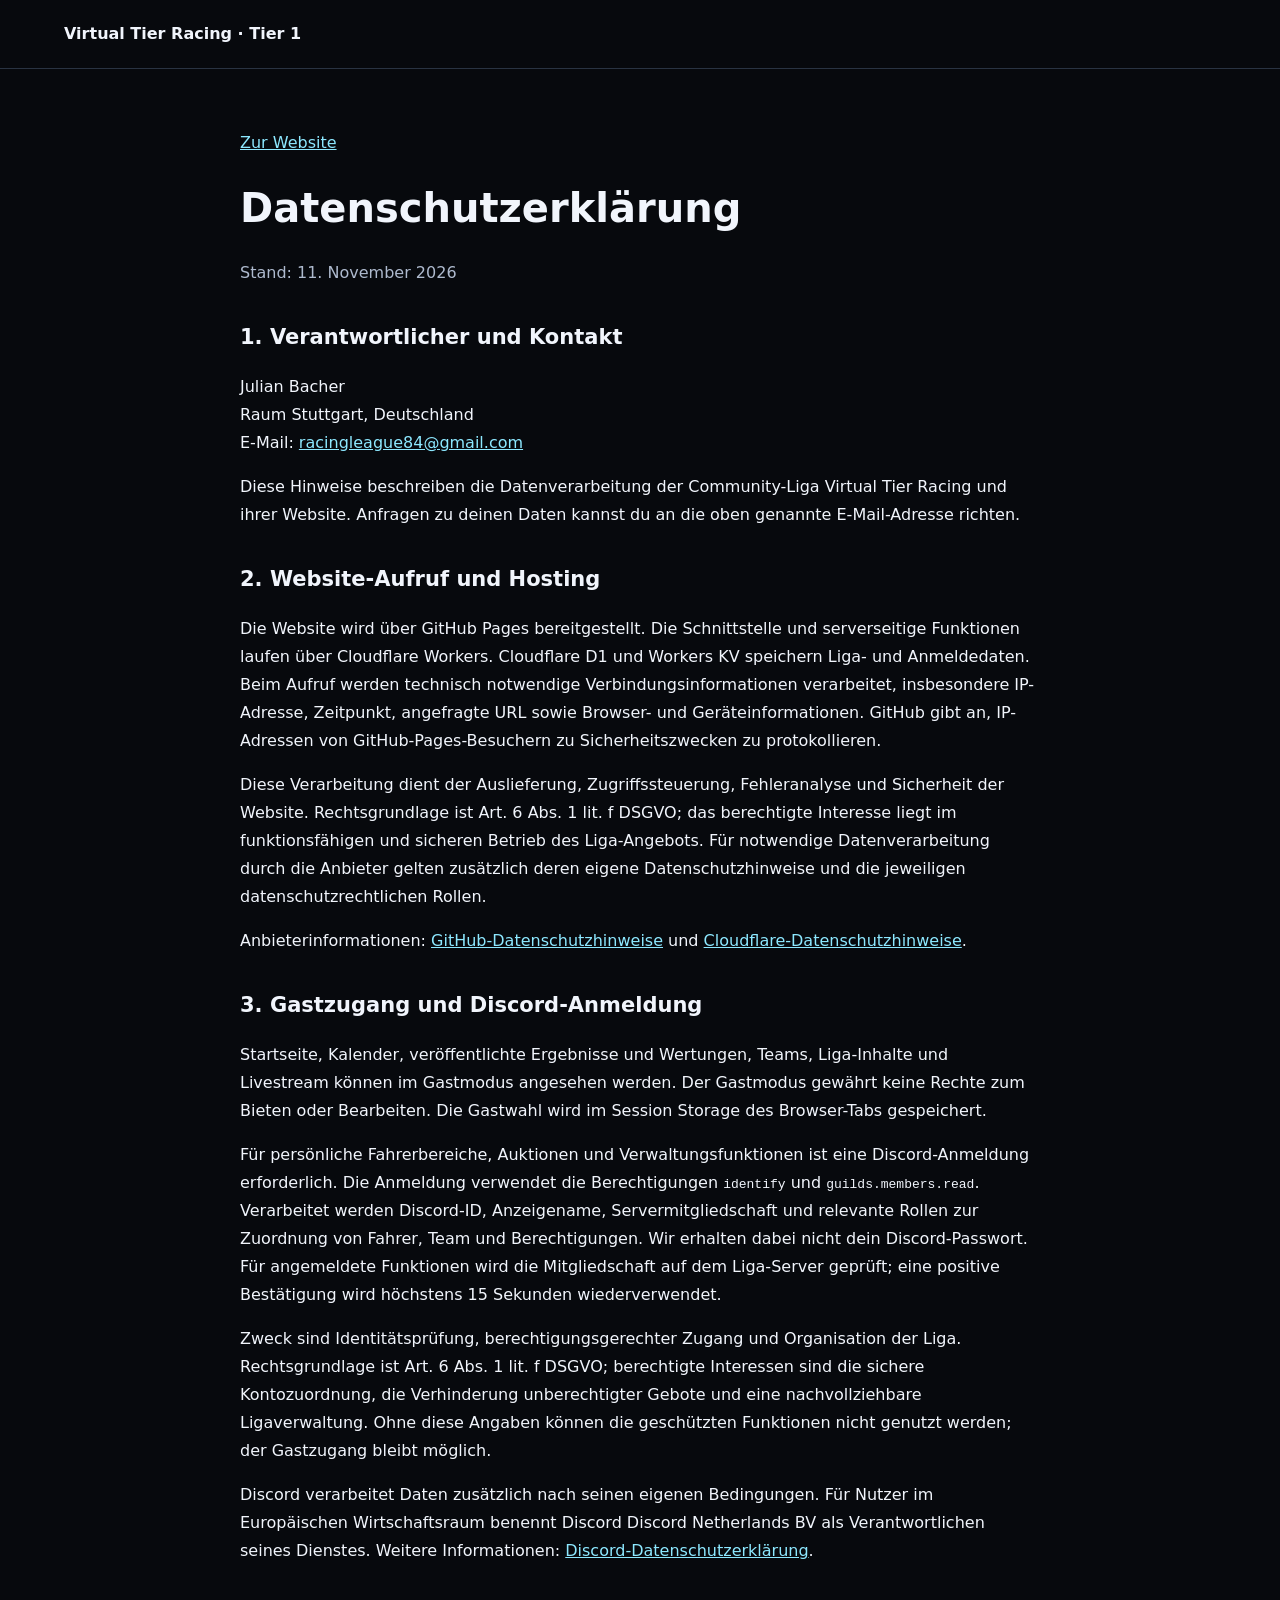
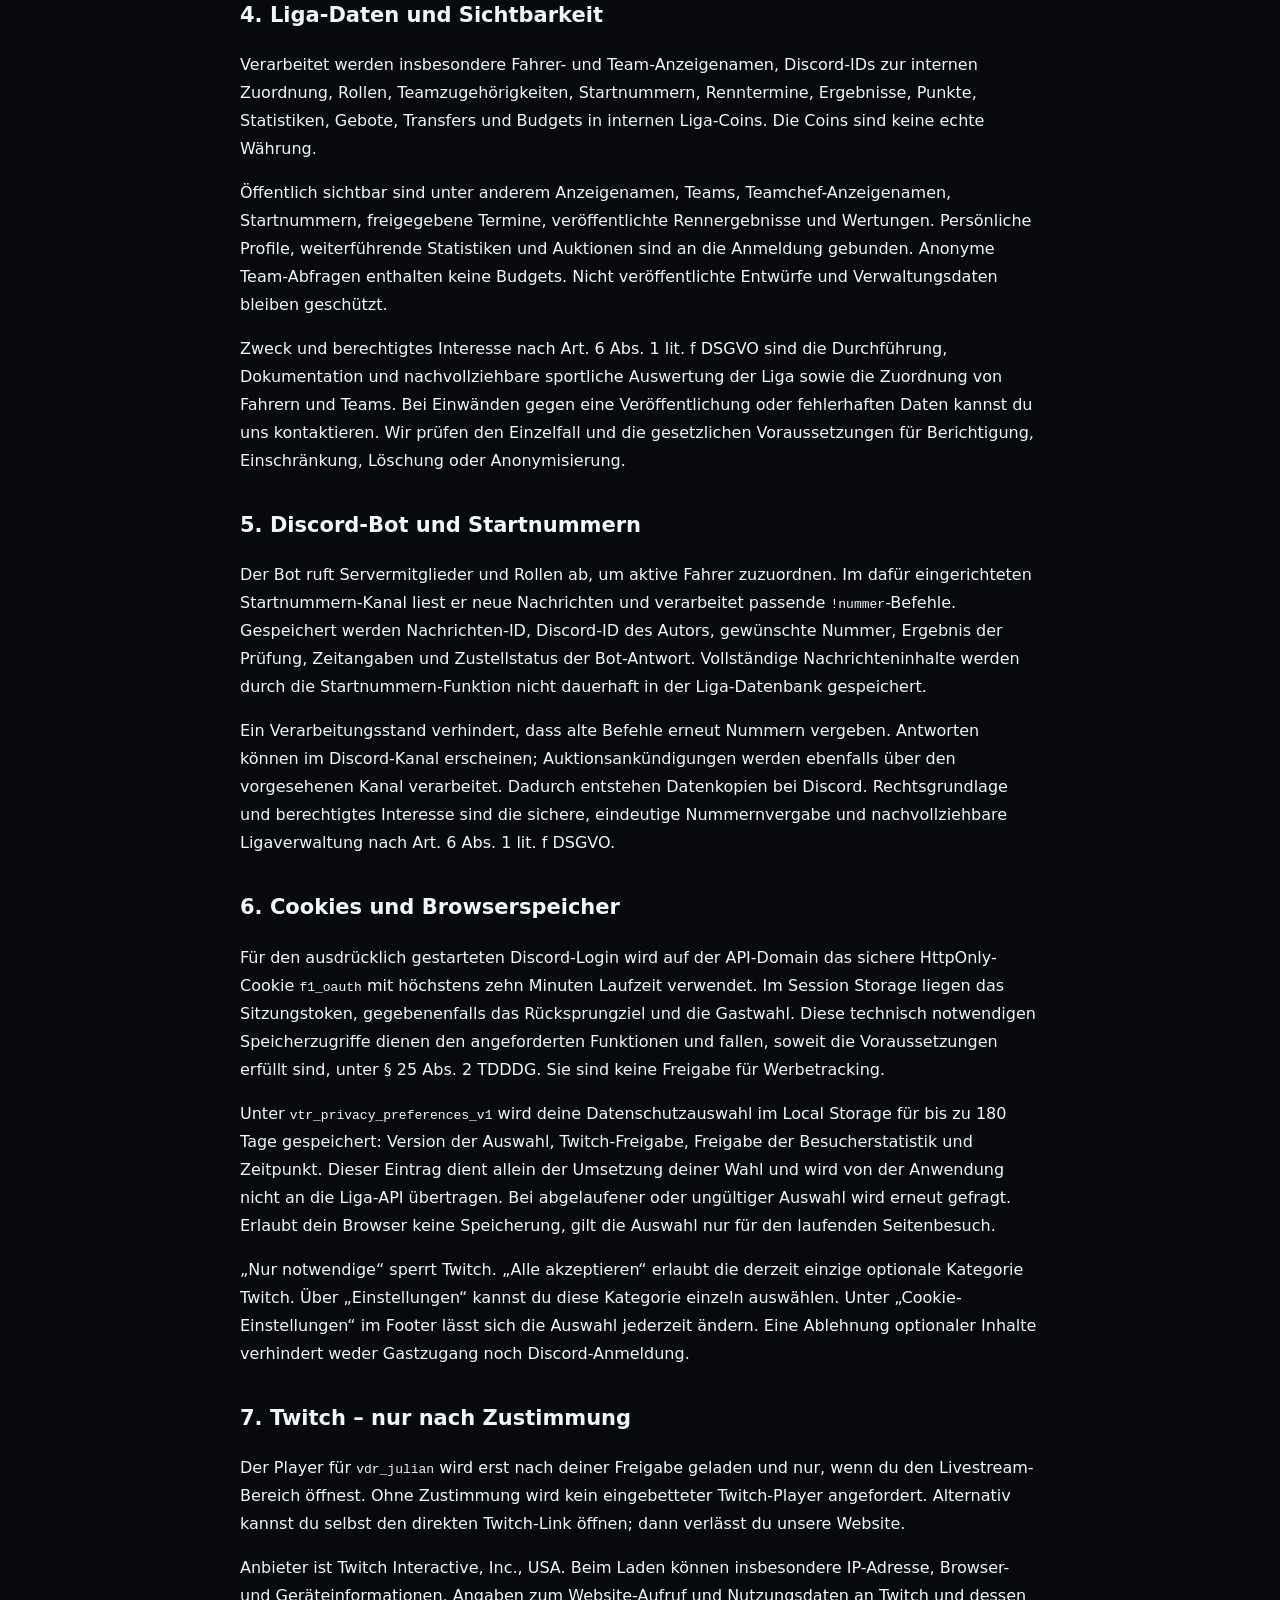
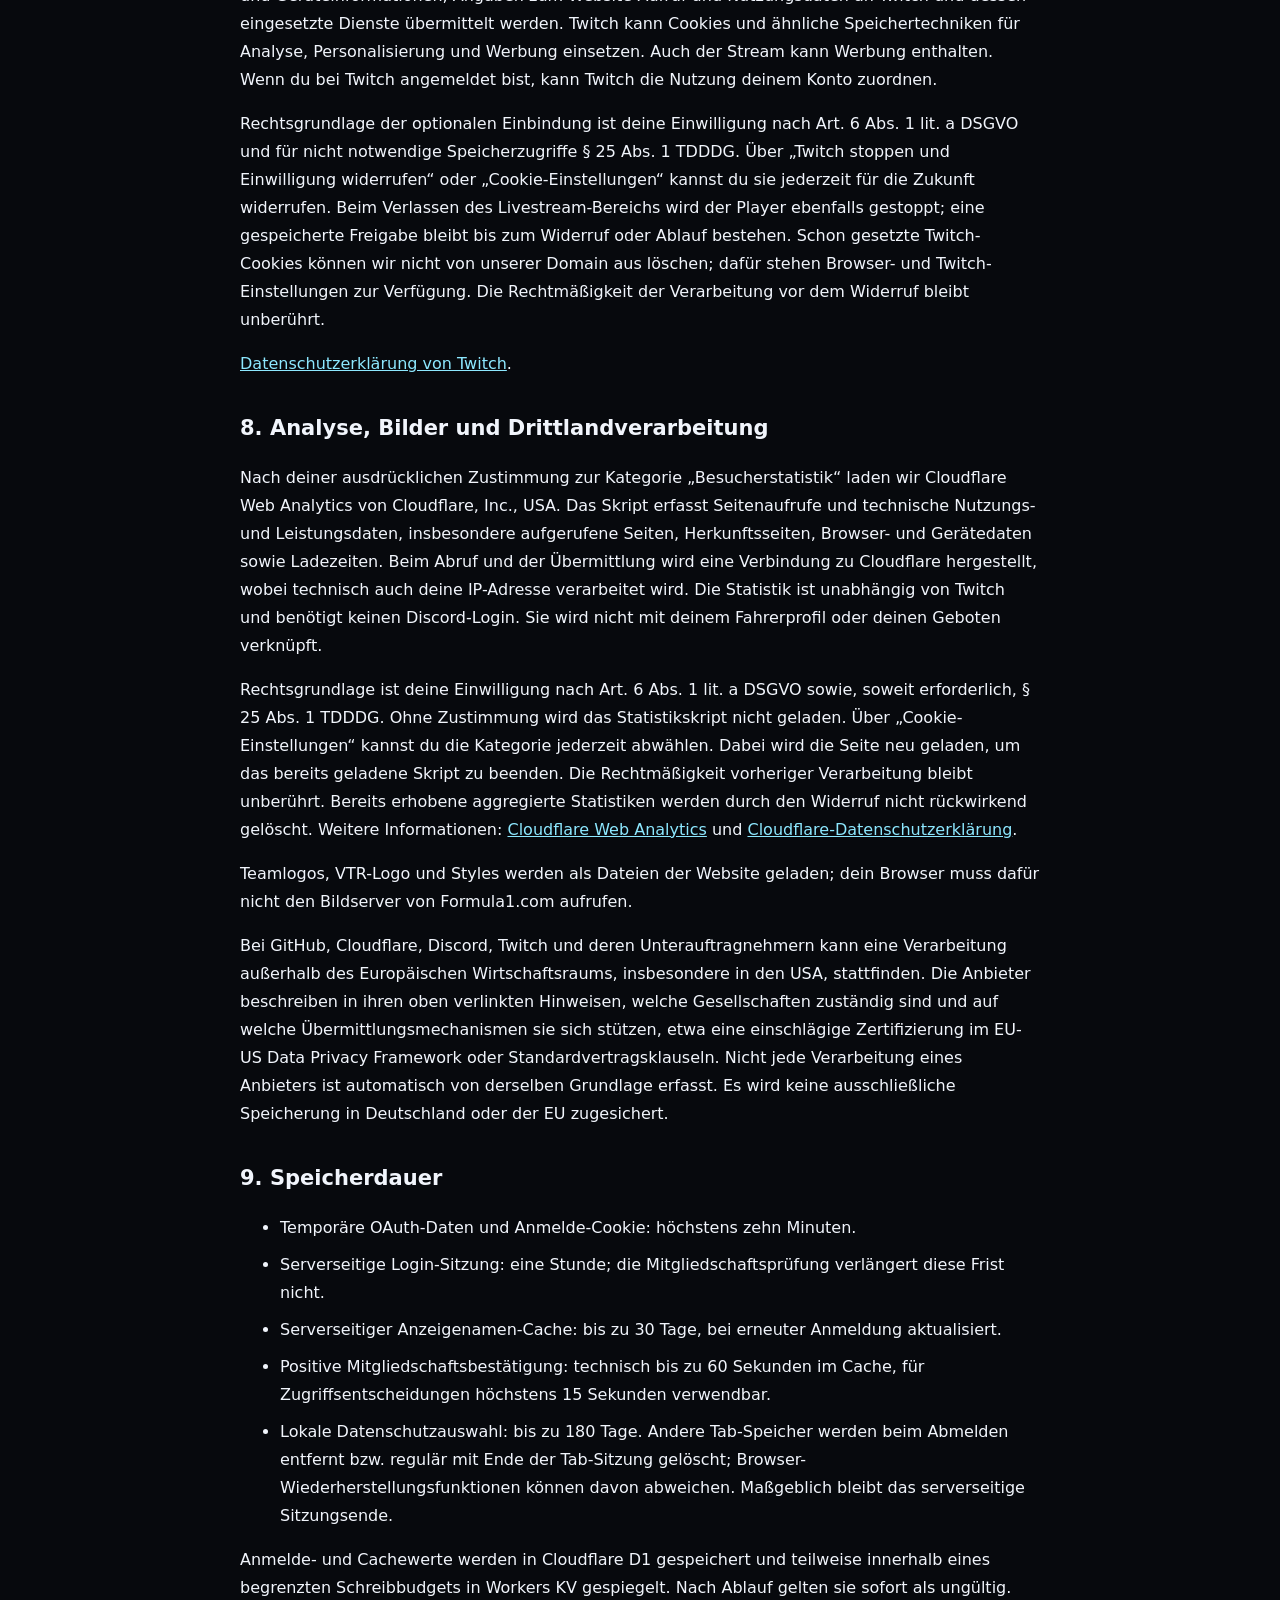
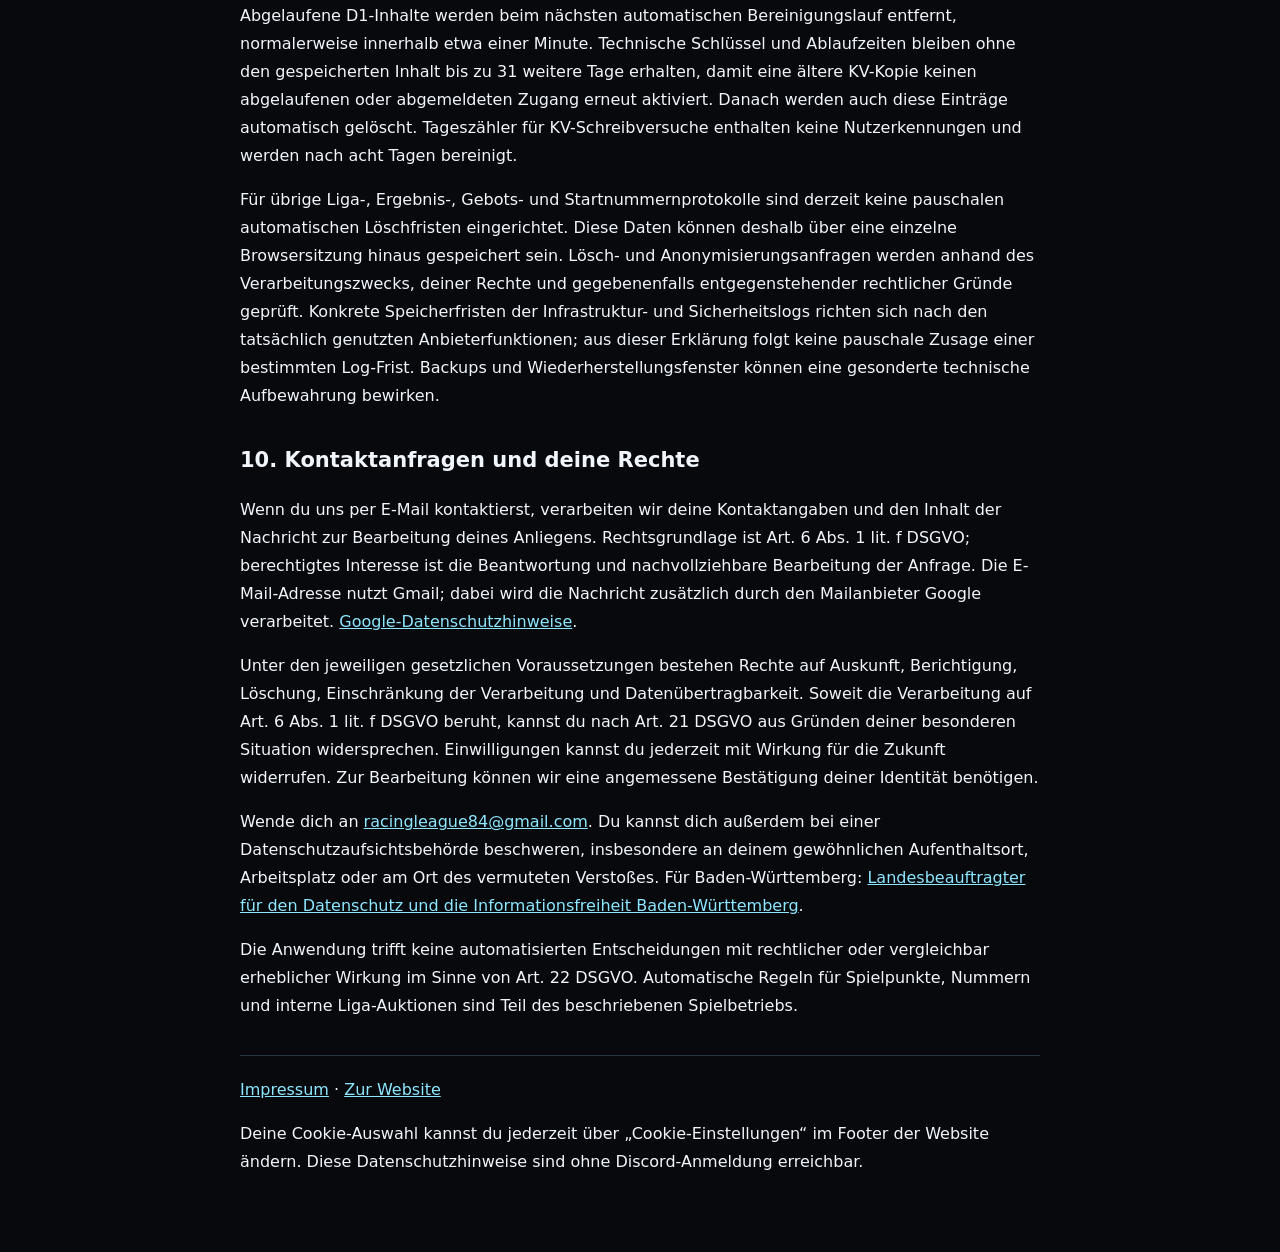
==== commit e67d9293: "Enable opt-in Cloudflare visitor analytics with separate consent and privacy notice" ====
--- a/datenschutz.html
+++ b/datenschutz.html
@@ -22,7 +22,7 @@
 <p>Ein Verarbeitungsstand verhindert, dass alte Befehle erneut Nummern vergeben. Antworten können im Discord-Kanal erscheinen; Auktionsankündigungen werden ebenfalls über den vorgesehenen Kanal verarbeitet. Dadurch entstehen Datenkopien bei Discord. Rechtsgrundlage und berechtigtes Interesse sind die sichere, eindeutige Nummernvergabe und nachvollziehbare Ligaverwaltung nach Art. 6 Abs. 1 lit. f DSGVO.</p>
 <h2>6. Cookies und Browserspeicher</h2>
 <p>Für den ausdrücklich gestarteten Discord-Login wird auf der API-Domain das sichere HttpOnly-Cookie <code>f1_oauth</code> mit höchstens zehn Minuten Laufzeit verwendet. Im Session Storage liegen das Sitzungstoken, gegebenenfalls das Rücksprungziel und die Gastwahl. Diese technisch notwendigen Speicherzugriffe dienen den angeforderten Funktionen und fallen, soweit die Voraussetzungen erfüllt sind, unter § 25 Abs. 2 TDDDG. Sie sind keine Freigabe für Werbetracking.</p>
-<p>Unter <code>vtr_privacy_preferences_v1</code> wird deine Datenschutzauswahl im Local Storage für bis zu 180 Tage gespeichert: Version der Auswahl, Twitch-Freigabe und Zeitpunkt. Dieser Eintrag dient allein der Umsetzung deiner Wahl und wird von der Anwendung nicht an die Liga-API übertragen. Bei abgelaufener oder ungültiger Auswahl wird erneut gefragt. Erlaubt dein Browser keine Speicherung, gilt die Auswahl nur für den laufenden Seitenbesuch.</p>
+<p>Unter <code>vtr_privacy_preferences_v1</code> wird deine Datenschutzauswahl im Local Storage für bis zu 180 Tage gespeichert: Version der Auswahl, Twitch-Freigabe, Freigabe der Besucherstatistik und Zeitpunkt. Dieser Eintrag dient allein der Umsetzung deiner Wahl und wird von der Anwendung nicht an die Liga-API übertragen. Bei abgelaufener oder ungültiger Auswahl wird erneut gefragt. Erlaubt dein Browser keine Speicherung, gilt die Auswahl nur für den laufenden Seitenbesuch.</p>
 <p>„Nur notwendige“ sperrt Twitch. „Alle akzeptieren“ erlaubt die derzeit einzige optionale Kategorie Twitch. Über „Einstellungen“ kannst du diese Kategorie einzeln auswählen. Unter „Cookie-Einstellungen“ im Footer lässt sich die Auswahl jederzeit ändern. Eine Ablehnung optionaler Inhalte verhindert weder Gastzugang noch Discord-Anmeldung.</p>
 <h2>7. Twitch – nur nach Zustimmung</h2>
 <p>Der Player für <code>vdr_julian</code> wird erst nach deiner Freigabe geladen und nur, wenn du den Livestream-Bereich öffnest. Ohne Zustimmung wird kein eingebetteter Twitch-Player angefordert. Alternativ kannst du selbst den direkten Twitch-Link öffnen; dann verlässt du unsere Website.</p>
@@ -30,7 +30,9 @@
 <p>Rechtsgrundlage der optionalen Einbindung ist deine Einwilligung nach Art. 6 Abs. 1 lit. a DSGVO und für nicht notwendige Speicherzugriffe § 25 Abs. 1 TDDDG. Über „Twitch stoppen und Einwilligung widerrufen“ oder „Cookie-Einstellungen“ kannst du sie jederzeit für die Zukunft widerrufen. Beim Verlassen des Livestream-Bereichs wird der Player ebenfalls gestoppt; eine gespeicherte Freigabe bleibt bis zum Widerruf oder Ablauf bestehen. Schon gesetzte Twitch-Cookies können wir nicht von unserer Domain aus löschen; dafür stehen Browser- und Twitch-Einstellungen zur Verfügung. Die Rechtmäßigkeit der Verarbeitung vor dem Widerruf bleibt unberührt.</p>
 <p><a href="https://legal.twitch.com/de-de/legal/privacy-notice/" target="_blank" rel="noopener noreferrer">Datenschutzerklärung von Twitch</a>.</p>
 <h2>8. Analyse, Bilder und Drittlandverarbeitung</h2>
-<p>Die Website bindet kein eigenes Analyse-SDK ein. Teamlogos, VTR-Logo und Styles werden als Dateien der Website geladen; dein Browser muss dafür nicht den Bildserver von Formula1.com aufrufen. Die Verarbeitung durch den Website-Host sowie durch Twitch nach Freigabe bleibt davon unberührt.</p>
+<p>Nach deiner ausdrücklichen Zustimmung zur Kategorie „Besucherstatistik“ laden wir Cloudflare Web Analytics von Cloudflare, Inc., USA. Das Skript erfasst Seitenaufrufe und technische Nutzungs- und Leistungsdaten, insbesondere aufgerufene Seiten, Herkunftsseiten, Browser- und Gerätedaten sowie Ladezeiten. Beim Abruf und der Übermittlung wird eine Verbindung zu Cloudflare hergestellt, wobei technisch auch deine IP-Adresse verarbeitet wird. Die Statistik ist unabhängig von Twitch und benötigt keinen Discord-Login. Sie wird nicht mit deinem Fahrerprofil oder deinen Geboten verknüpft.</p>
+<p>Rechtsgrundlage ist deine Einwilligung nach Art. 6 Abs. 1 lit. a DSGVO sowie, soweit erforderlich, § 25 Abs. 1 TDDDG. Ohne Zustimmung wird das Statistikskript nicht geladen. Über „Cookie-Einstellungen“ kannst du die Kategorie jederzeit abwählen. Dabei wird die Seite neu geladen, um das bereits geladene Skript zu beenden. Die Rechtmäßigkeit vorheriger Verarbeitung bleibt unberührt. Bereits erhobene aggregierte Statistiken werden durch den Widerruf nicht rückwirkend gelöscht. Weitere Informationen: <a href="https://www.cloudflare.com/web-analytics/" target="_blank" rel="noopener noreferrer">Cloudflare Web Analytics</a> und <a href="https://www.cloudflare.com/privacypolicy/" target="_blank" rel="noopener noreferrer">Cloudflare-Datenschutzerklärung</a>.</p>
+<p>Teamlogos, VTR-Logo und Styles werden als Dateien der Website geladen; dein Browser muss dafür nicht den Bildserver von Formula1.com aufrufen.</p>
 <p>Bei GitHub, Cloudflare, Discord, Twitch und deren Unterauftragnehmern kann eine Verarbeitung außerhalb des Europäischen Wirtschaftsraums, insbesondere in den USA, stattfinden. Die Anbieter beschreiben in ihren oben verlinkten Hinweisen, welche Gesellschaften zuständig sind und auf welche Übermittlungsmechanismen sie sich stützen, etwa eine einschlägige Zertifizierung im EU-US Data Privacy Framework oder Standardvertragsklauseln. Nicht jede Verarbeitung eines Anbieters ist automatisch von derselben Grundlage erfasst. Es wird keine ausschließliche Speicherung in Deutschland oder der EU zugesichert.</p>
 <h2>9. Speicherdauer</h2>
 <ul><li>Temporäre OAuth-Daten und Anmelde-Cookie: höchstens zehn Minuten.</li><li>Serverseitige Login-Sitzung: eine Stunde; die Mitgliedschaftsprüfung verlängert diese Frist nicht.</li><li>Serverseitiger Anzeigenamen-Cache: bis zu 30 Tage, bei erneuter Anmeldung aktualisiert.</li><li>Positive Mitgliedschaftsbestätigung: technisch bis zu 60 Sekunden im Cache, für Zugriffsentscheidungen höchstens 15 Sekunden verwendbar.</li><li>Lokale Datenschutzauswahl: bis zu 180 Tage. Andere Tab-Speicher werden beim Abmelden entfernt bzw. regulär mit Ende der Tab-Sitzung gelöscht; Browser-Wiederherstellungsfunktionen können davon abweichen. Maßgeblich bleibt das serverseitige Sitzungsende.</li></ul>
@@ -42,3 +44,4 @@
 <p>Wende dich an <a href="mailto:racingleague84@gmail.com">racingleague84@gmail.com</a>. Du kannst dich außerdem bei einer Datenschutzaufsichtsbehörde beschweren, insbesondere an deinem gewöhnlichen Aufenthaltsort, Arbeitsplatz oder am Ort des vermuteten Verstoßes. Für Baden-Württemberg: <a href="https://www.baden-wuerttemberg.datenschutz.de/" target="_blank" rel="noopener noreferrer">Landesbeauftragter für den Datenschutz und die Informationsfreiheit Baden-Württemberg</a>.</p>
 <p>Die Anwendung trifft keine automatisierten Entscheidungen mit rechtlicher oder vergleichbar erheblicher Wirkung im Sinne von Art. 22 DSGVO. Automatische Regeln für Spielpunkte, Nummern und interne Liga-Auktionen sind Teil des beschriebenen Spielbetriebs.</p>
 <footer><a href="impressum.html">Impressum</a> · <a href="./">Zur Website</a><p>Deine Cookie-Auswahl kannst du jederzeit über „Cookie-Einstellungen“ im Footer der Website ändern. Diese Datenschutzhinweise sind ohne Discord-Anmeldung erreichbar.</p></footer></main></body></html>
+
